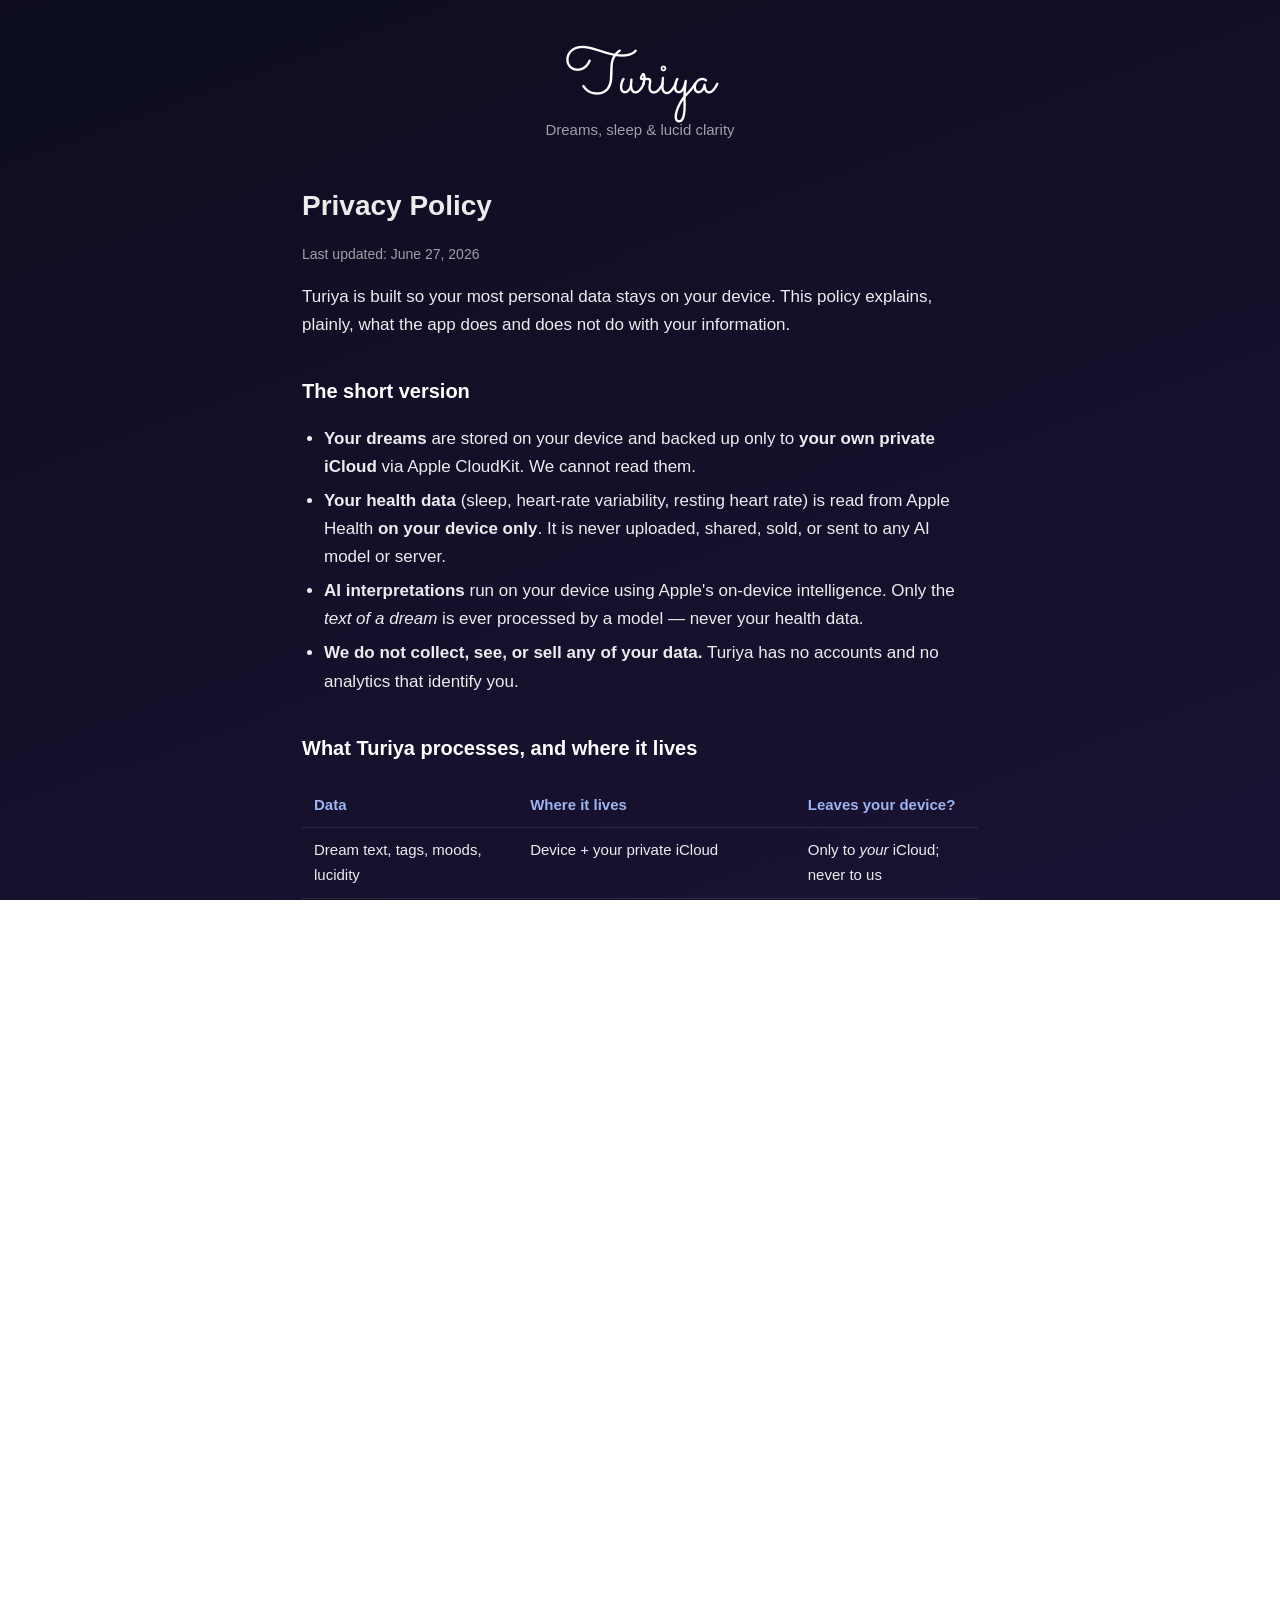
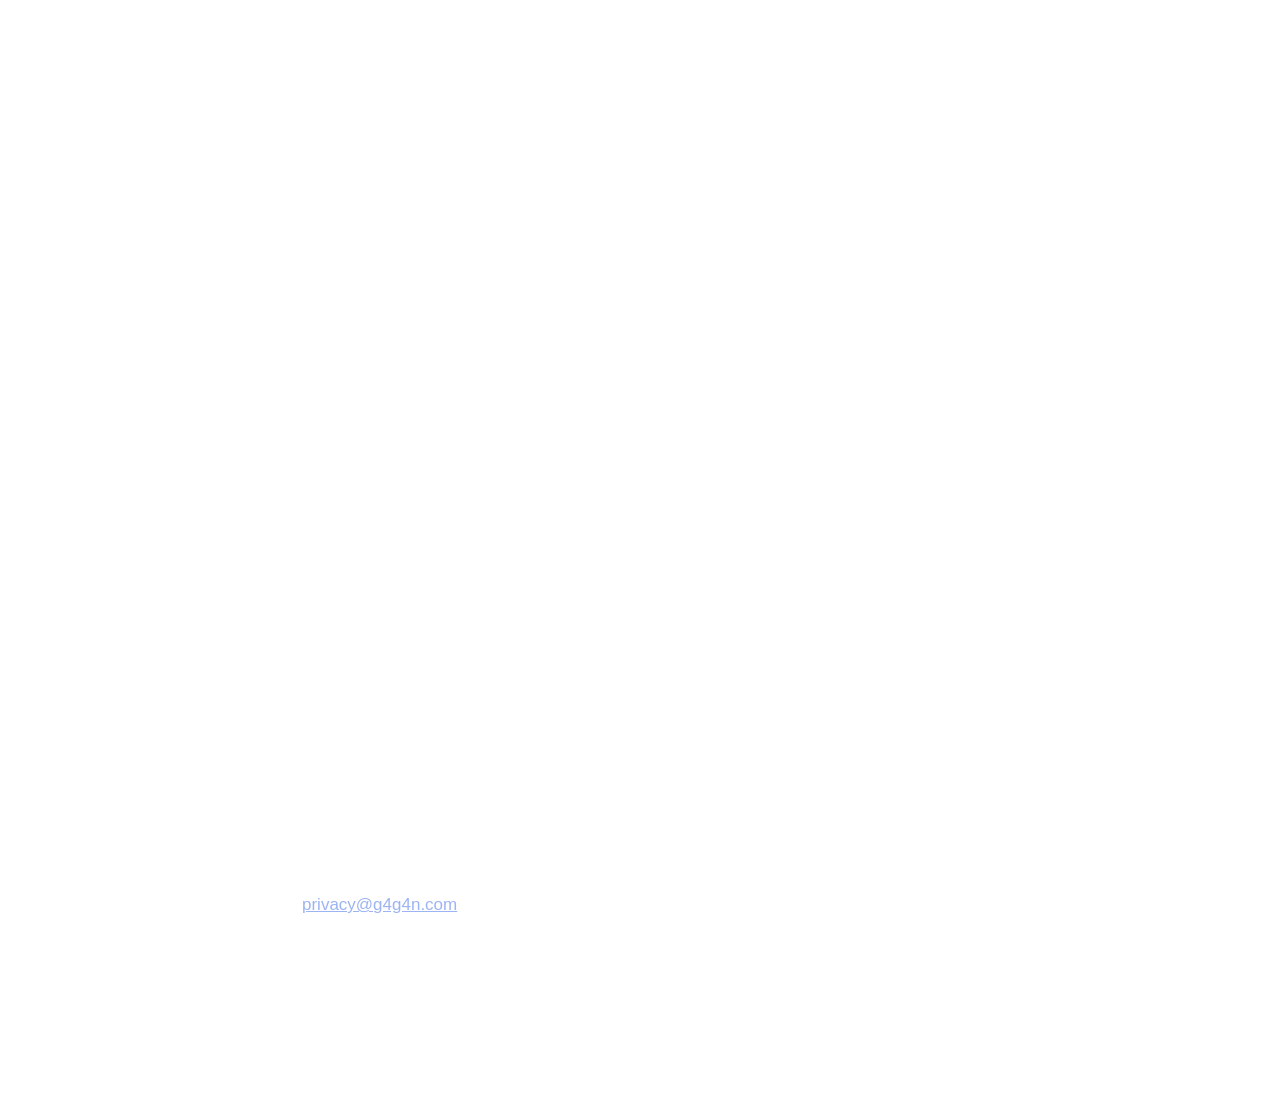
==== turiya/privacy/index.html @ f5204489 "Add Turiya app pages: privacy, terms, support, landing Static pages served at g4g4n.com/turiya/{,pri" ====
<!DOCTYPE html>
<html lang="en">
<head>
  <meta charset="UTF-8">
  <meta name="viewport" content="width=device-width, initial-scale=1">
  <title>Turiya — Privacy Policy</title>
  <meta name="description" content="Turiya's privacy policy. Your dreams and health data stay on your device.">
  <link rel="stylesheet" href="/turiya/style.css">
</head>
<body>
  <div class="wrap">
    <header class="brand">
      <a class="name" href="/turiya/">Turiya</a>
      <div class="tagline">Dreams, sleep &amp; lucid clarity</div>
    </header>

    <h1>Privacy Policy</h1>
    <p class="updated">Last updated: June 27, 2026</p>

    <p>Turiya is built so your most personal data stays on your device. This policy
    explains, plainly, what the app does and does not do with your information.</p>

    <h2>The short version</h2>
    <ul>
      <li><strong>Your dreams</strong> are stored on your device and backed up only to <strong>your own private iCloud</strong> via Apple CloudKit. We cannot read them.</li>
      <li><strong>Your health data</strong> (sleep, heart-rate variability, resting heart rate) is read from Apple Health <strong>on your device only</strong>. It is never uploaded, shared, sold, or sent to any AI model or server.</li>
      <li><strong>AI interpretations</strong> run on your device using Apple's on-device intelligence. Only the <em>text of a dream</em> is ever processed by a model — never your health data.</li>
      <li><strong>We do not collect, see, or sell any of your data.</strong> Turiya has no accounts and no analytics that identify you.</li>
    </ul>

    <h2>What Turiya processes, and where it lives</h2>
    <table>
      <thead><tr><th>Data</th><th>Where it lives</th><th>Leaves your device?</th></tr></thead>
      <tbody>
        <tr><td>Dream text, tags, moods, lucidity</td><td>Device + your private iCloud</td><td>Only to <em>your</em> iCloud; never to us</td></tr>
        <tr><td>Voice dictation</td><td>Device only (transcribed on-device, then discarded)</td><td>No</td></tr>
        <tr><td>Sleep / HRV / resting heart rate</td><td>Device only (Apple Health)</td><td><strong>Never</strong></td></tr>
        <tr><td>Insights &amp; correlations</td><td>Computed on-device</td><td><strong>Never</strong></td></tr>
        <tr><td>App settings (onboarding, reminders)</td><td>Device only</td><td>No</td></tr>
      </tbody>
    </table>

    <h2>Apple Health</h2>
    <p>Turiya requests <strong>read-only</strong> access to specific Health data types
    (sleep analysis, heart-rate variability, resting heart rate, respiratory rate) to
    notice patterns between your sleep and your dreams. This processing happens entirely
    on your device. We never write to Health, and your health data is never transmitted
    off your device. You can grant or revoke this access at any time in the iOS Settings
    app. Turiya is fully usable with no Health access at all.</p>

    <h2>Artificial intelligence</h2>
    <p>When you ask for an interpretation, the <strong>text of that dream</strong> may be
    processed by Apple's on-device foundation models (including Apple's Private Cloud
    Compute, which Apple operates under its own privacy protections). No health data is
    ever included in any AI request. Interpretations are reflective, not medical or
    clinical advice.</p>

    <h2>iCloud sync</h2>
    <p>If you are signed into iCloud, your dreams sync across your devices through your
    <strong>private</strong> CloudKit database. This is your personal iCloud storage,
    governed by Apple's iCloud terms and privacy policy. We have no access to it.</p>

    <h2>What we never do</h2>
    <ul>
      <li>We never sell your data.</li>
      <li>We never use your health data for advertising.</li>
      <li>We never make medical or clinical claims; insights are reflections, not diagnoses.</li>
      <li>We do not track you across apps or websites.</li>
    </ul>

    <h2>Children</h2>
    <p>Turiya is intended for users <strong>13 and older</strong> and is not directed at
    children under 13.</p>

    <h2>Your choices</h2>
    <ul>
      <li>Use the app with no Health access (journal + AI only).</li>
      <li>Delete any dream at any time; deletions sync to your iCloud.</li>
      <li>Manage Health permissions in iOS Settings.</li>
    </ul>

    <h2>Changes</h2>
    <p>We will update this policy as the app evolves and revise the date above.</p>

    <h2>Contact</h2>
    <p><a href="mailto:privacy@g4g4n.com">privacy@g4g4n.com</a></p>

    <footer>
      <a href="/turiya/">Turiya</a> ·
      <a href="/turiya/terms/">Terms</a> ·
      <a href="/turiya/support/">Support</a>
    </footer>
  </div>
</body>
</html>
---- turiya/style.css ----
/* Turiya legal/support pages — night theme matching the app. */
@import url('https://fonts.googleapis.com/css2?family=Sacramento&display=swap');

:root {
  --accent: #9DB4F2;
  --bg-top: #0d0d1f;
  --bg-bottom: #1a1233;
  --card: rgba(255, 255, 255, 0.06);
  --border: rgba(255, 255, 255, 0.10);
  --text: rgba(255, 255, 255, 0.92);
  --muted: rgba(255, 255, 255, 0.60);
}

* { box-sizing: border-box; }

html { -webkit-text-size-adjust: 100%; }

body {
  margin: 0;
  min-height: 100vh;
  background: linear-gradient(160deg, var(--bg-top), var(--bg-bottom));
  background-attachment: fixed;
  color: var(--text);
  font-family: -apple-system, BlinkMacSystemFont, "Segoe UI", Roboto, Helvetica, Arial, sans-serif;
  line-height: 1.65;
  font-size: 17px;
}

.wrap {
  max-width: 720px;
  margin: 0 auto;
  padding: 48px 22px 80px;
}

header.brand {
  text-align: center;
  margin-bottom: 40px;
}

header.brand a.name {
  font-family: 'Sacramento', cursive;
  font-size: 64px;
  line-height: 1;
  color: #fff;
  text-decoration: none;
  display: inline-block;
}

header.brand .tagline {
  color: var(--muted);
  font-size: 15px;
  margin-top: 6px;
}

h1 { font-size: 28px; margin: 0 0 6px; }
h2 { font-size: 20px; margin: 36px 0 10px; color: #fff; }
.updated { color: var(--muted); font-size: 14px; margin-bottom: 8px; }

p, li { color: var(--text); }
a { color: var(--accent); }

ul { padding-left: 22px; }
li { margin: 6px 0; }

.card {
  background: var(--card);
  border: 1px solid var(--border);
  border-radius: 16px;
  padding: 20px 22px;
  margin: 20px 0;
}

table {
  width: 100%;
  border-collapse: collapse;
  margin: 18px 0;
  font-size: 15px;
}
th, td {
  text-align: left;
  padding: 10px 12px;
  border-bottom: 1px solid var(--border);
  vertical-align: top;
}
th { color: var(--accent); font-weight: 600; }

.note {
  font-size: 14px;
  color: var(--muted);
  border-left: 3px solid var(--accent);
  padding-left: 14px;
  margin: 18px 0;
}

footer {
  margin-top: 56px;
  padding-top: 20px;
  border-top: 1px solid var(--border);
  color: var(--muted);
  font-size: 14px;
  text-align: center;
}
footer a { color: var(--muted); margin: 0 8px; }

.button {
  display: inline-block;
  background: var(--accent);
  color: #0d0d1f;
  font-weight: 600;
  text-decoration: none;
  padding: 12px 22px;
  border-radius: 14px;
  margin-top: 8px;
}
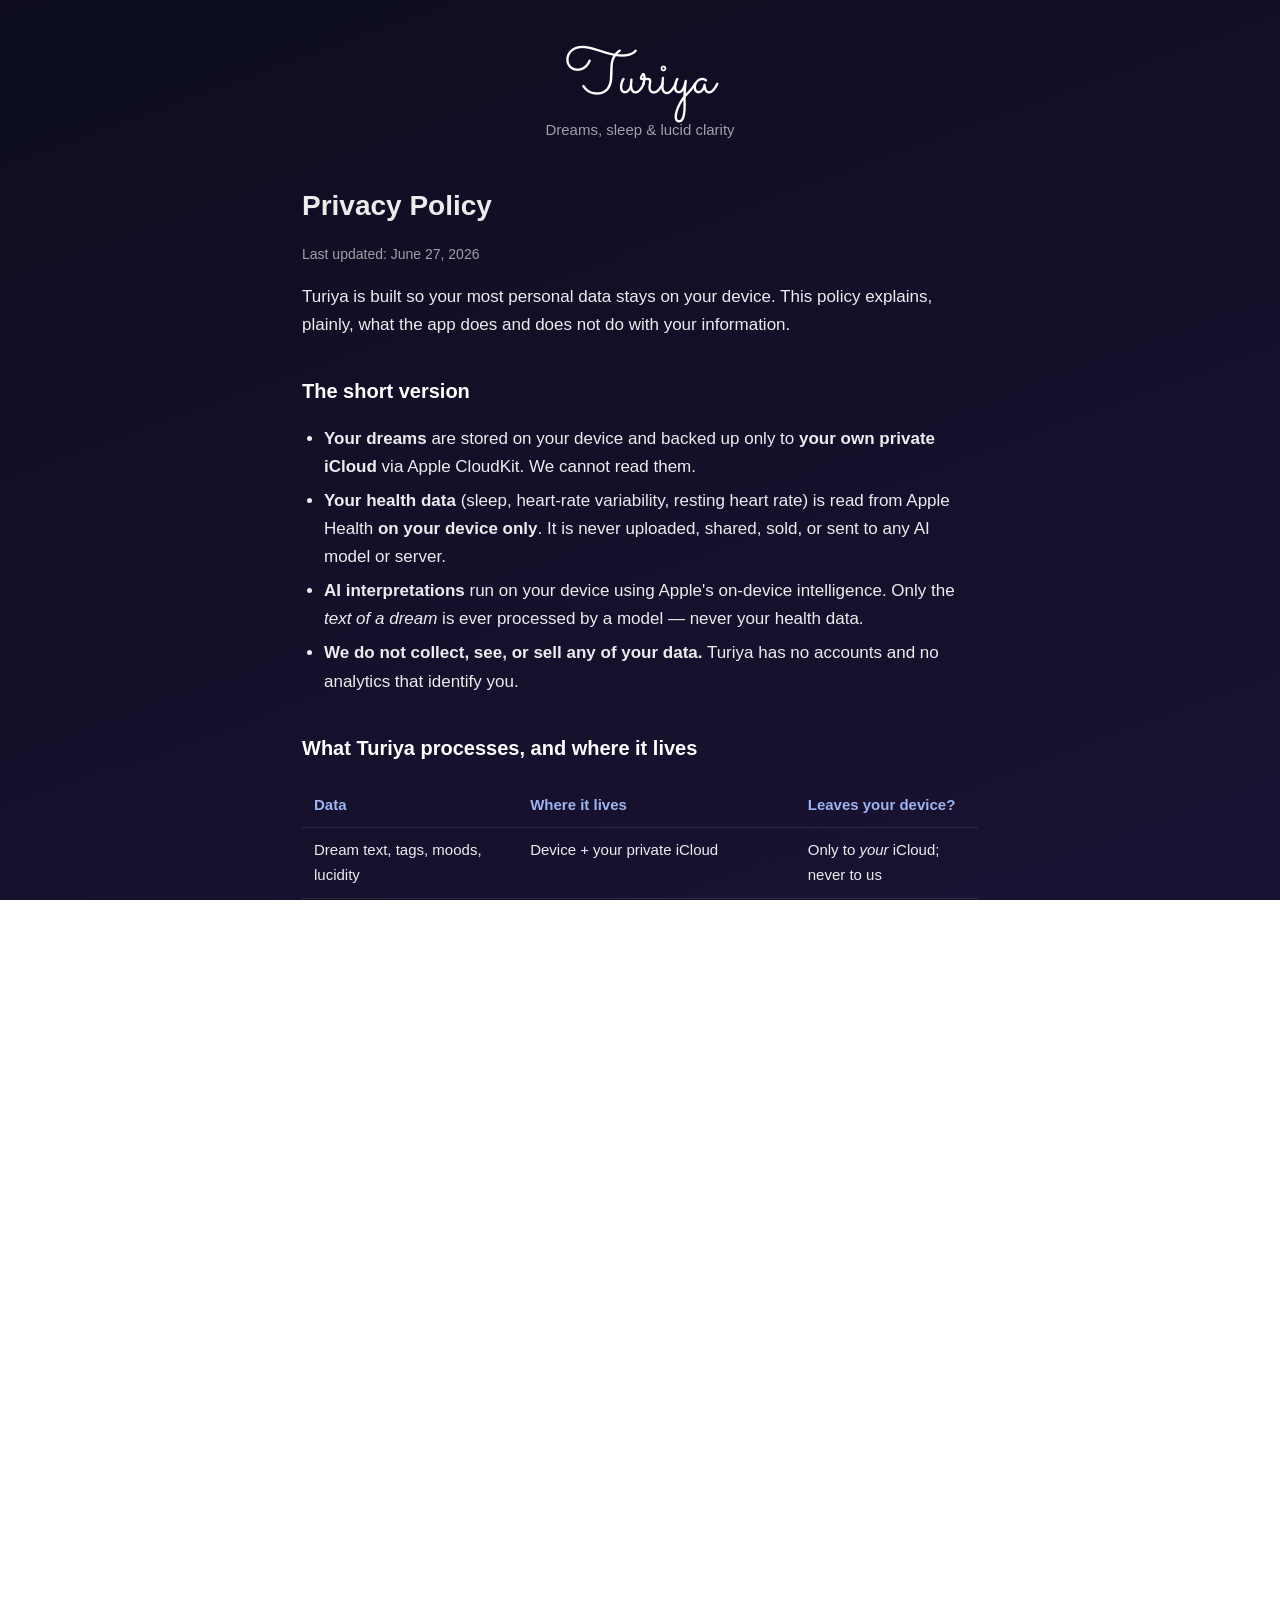
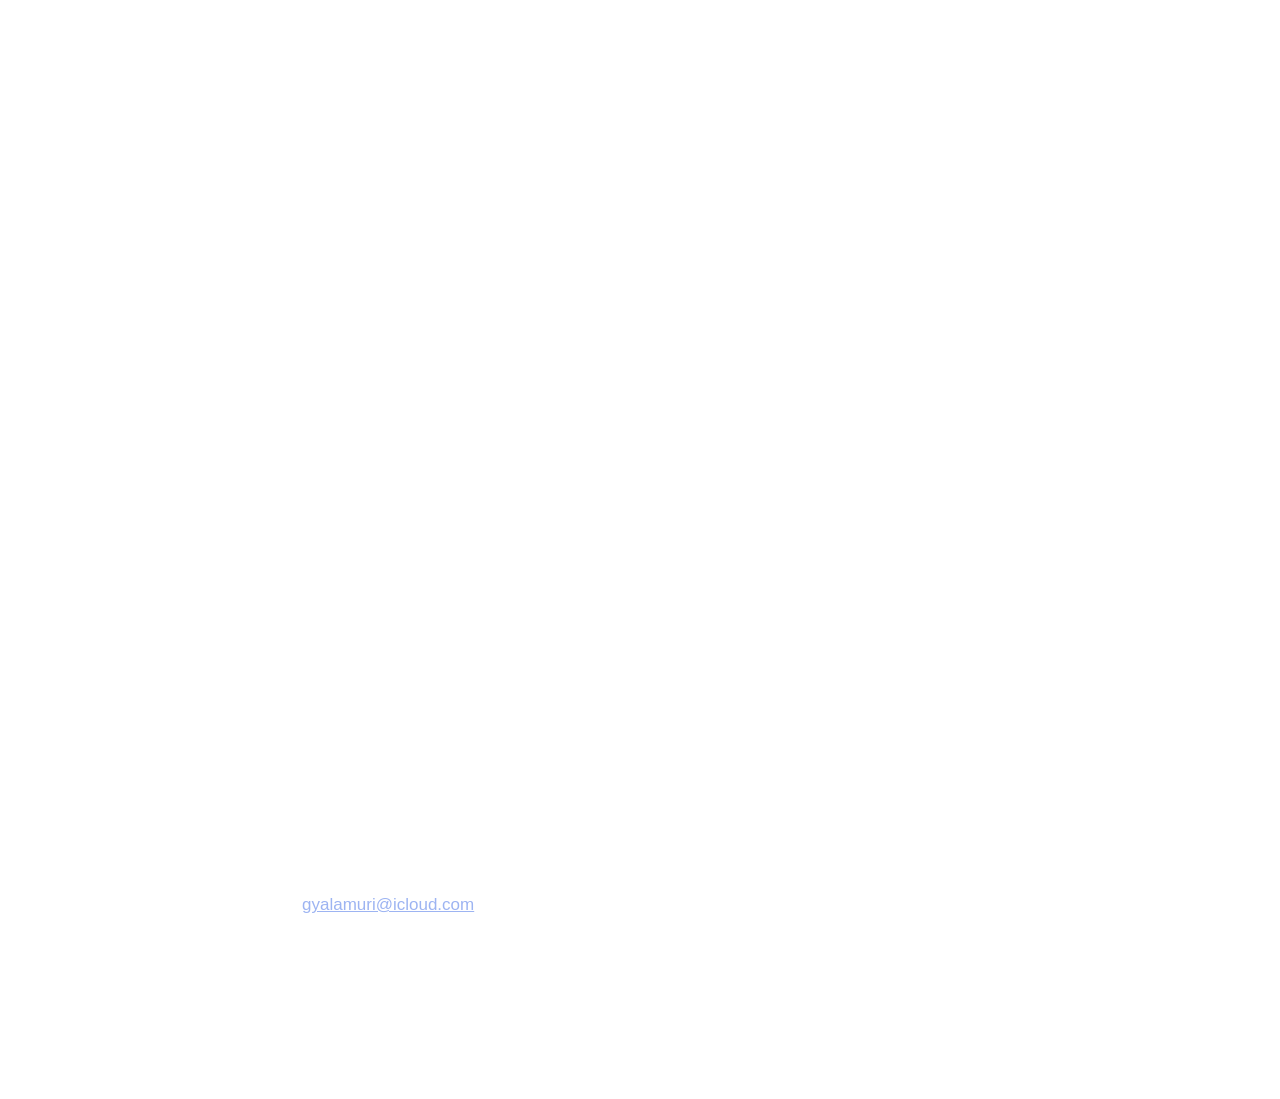
==== commit 7606421b: "Turiya pages: use gyalamuri@icloud.com as contact" ====
--- a/turiya/privacy/index.html
+++ b/turiya/privacy/index.html
@@ -83,7 +83,7 @@
     <p>We will update this policy as the app evolves and revise the date above.</p>
 
     <h2>Contact</h2>
-    <p><a href="mailto:privacy@g4g4n.com">privacy@g4g4n.com</a></p>
+    <p><a href="mailto:gyalamuri@icloud.com">gyalamuri@icloud.com</a></p>
 
     <footer>
       <a href="/turiya/">Turiya</a> ·
